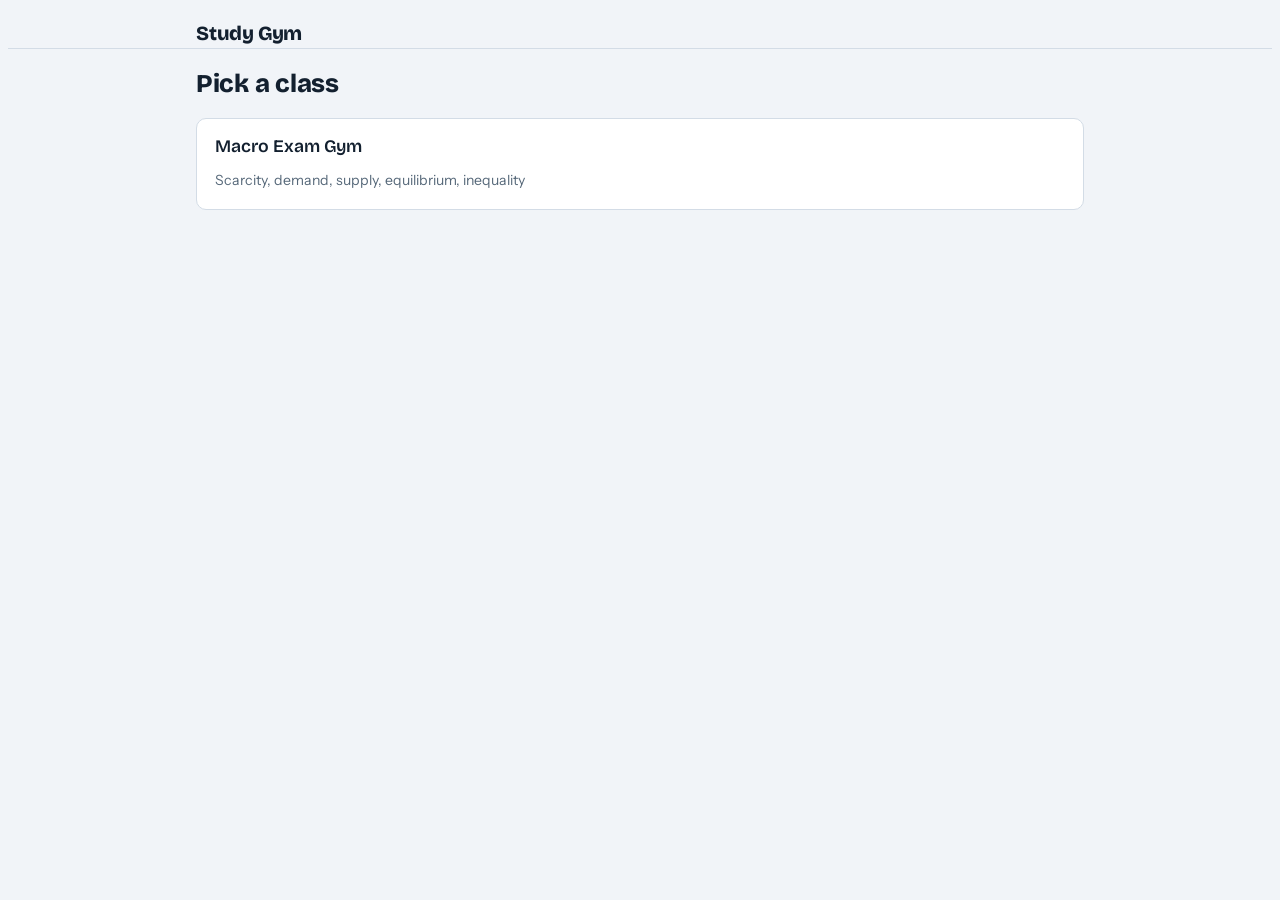
==== index.html @ 0800fbae "Add Study Gym app with Macro class and multi-class setup Split the single-file Macro Exam Gym into a" ====
<!doctype html>
<html lang="en">
<head>
<meta charset="utf-8">
<meta name="viewport" content="width=device-width, initial-scale=1">
<title>Study Gym</title>
<link rel="preconnect" href="https://fonts.googleapis.com">
<link rel="preconnect" href="https://fonts.gstatic.com" crossorigin>
<link rel="stylesheet" href="https://fonts.googleapis.com/css2?family=Bricolage+Grotesque:opsz,wght@12..96,600;12..96,800&family=Instrument+Sans:wght@400;500;600&family=JetBrains+Mono:wght@400;600&display=swap">
<link rel="stylesheet" href="app/style.css">
</head>
<body>
<header class="top">
  <div class="top-in">
    <div class="brand"><b>Study Gym</b></div>
  </div>
</header>
<main id="main">
  <div class="stack"><h2>Pick a class</h2></div>
  <div class="grid2" id="classes"></div>
</main>
<script src="classes/index.js"></script>
<script>
document.getElementById('classes').innerHTML = window.CLASSES.map(function (c) {
  return '<a class="panel stack class-card" href="app.html?c=' + encodeURIComponent(c.id) + '"><h3>' + c.title + '</h3>' +
    (c.subtitle ? '<p class="muted small">' + c.subtitle + '</p>' : '') + '</a>';
}).join('');
</script>
</body>
</html>
---- app/style.css ----
/* Layout concept: a workbench. Sticky tab strip over one focused panel at a time; the graphs use demand blue and supply orange everywhere so the colors teach. */
:root {
  --bg: #F1F4F8;
  --surface: #FFFFFF;
  --surface2: #E6ECF3;
  --ink: #13202F;
  --muted: #566879;
  --line: #D3DCE6;
  --btn: #13202F;
  --btn-ink: #FFFFFF;
  --demand: #2A6BB5;
  --supply: #C2561A;
  --good: #1B7547;
  --good-bg: #E1F3E9;
  --bad: #B3342B;
  --bad-bg: #FBE6E3;
  --focus: #2A6BB5;
  --on-sem: #FFFFFF;
  --font-display: "Bricolage Grotesque", "Trebuchet MS", system-ui, sans-serif;
  --font-body: "Instrument Sans", system-ui, -apple-system, "Segoe UI", sans-serif;
  --font-mono: "JetBrains Mono", ui-monospace, "SF Mono", Menlo, monospace;
}
@media (prefers-color-scheme: dark) {
  :root:not([data-theme="light"]) {
    --bg: #0C1520; --surface: #142131; --surface2: #1B2C41; --ink: #E7EEF6; --muted: #92A4B8; --line: #263A52;
    --btn: #E7EEF6; --btn-ink: #0C1520; --demand: #6FAAEF; --supply: #F28E50;
    --good: #5CC68F; --good-bg: #163A2B; --bad: #F58177; --bad-bg: #432220; --focus: #6FAAEF; --on-sem: #0C1520; color-scheme: dark;
  }
}
:root[data-theme="dark"] {
  --bg: #0C1520; --surface: #142131; --surface2: #1B2C41; --ink: #E7EEF6; --muted: #92A4B8; --line: #263A52;
  --btn: #E7EEF6; --btn-ink: #0C1520; --demand: #6FAAEF; --supply: #F28E50;
  --good: #5CC68F; --good-bg: #163A2B; --bad: #F58177; --bad-bg: #432220; --focus: #6FAAEF; --on-sem: #0C1520; color-scheme: dark;
}
* { box-sizing: border-box; }
body { background: var(--bg); color: var(--ink); font-family: var(--font-body); font-size: 16px; line-height: 1.5; }
h1, h2, h3 { font-family: var(--font-display); line-height: 1.15; margin: 0; text-wrap: balance; }
h2 { font-size: 1.6rem; font-weight: 800; letter-spacing: -0.01em; }
h3 { font-size: 1.1rem; font-weight: 600; }
p { margin: 0; }
button { font: inherit; color: inherit; cursor: pointer; }
:focus-visible { outline: 3px solid var(--focus); outline-offset: 2px; }
.mono { font-family: var(--font-mono); font-variant-numeric: tabular-nums; }
.label { font-family: var(--font-mono); font-size: 0.72rem; letter-spacing: 0.08em; text-transform: uppercase; color: var(--muted); }

header.top { position: sticky; top: env(safe-area-inset-top, 0px); z-index: 5; background: var(--bg); border-bottom: 1px solid var(--line); }
.top-in { max-width: 920px; margin: 0 auto; padding: 10px 16px 0; display: flex; flex-direction: column; gap: 8px; }
.brand { display: flex; align-items: baseline; justify-content: space-between; gap: 12px; flex-wrap: wrap; }
.brand b { font-family: var(--font-display); font-weight: 800; font-size: 1.25rem; letter-spacing: -0.01em; }
.tabs { display: flex; gap: 2px; overflow-x: auto; scrollbar-width: none; }
.tabs::-webkit-scrollbar { display: none; }
.tab { background: none; border: 0; border-bottom: 3px solid transparent; padding: 8px 12px; white-space: nowrap; font-weight: 500; color: var(--muted); }
.tab[aria-current="page"] { color: var(--ink); border-bottom-color: var(--ink); font-weight: 600; }
main { max-width: 920px; margin: 0 auto; padding-inline: 16px; padding-block: 20px 56px; display: flex; flex-direction: column; gap: 20px; }

.panel { background: var(--surface); border: 1px solid var(--line); border-radius: 10px; padding: 18px; min-width: 0; }
.stack { display: flex; flex-direction: column; gap: 12px; min-width: 0; }
.row { display: flex; gap: 10px; flex-wrap: wrap; align-items: center; }
.grid2 { display: grid; grid-template-columns: repeat(auto-fit, minmax(min(100%, 380px), 1fr)); gap: 16px; }
.btn { background: var(--btn); color: var(--btn-ink); border: 1px solid var(--btn); border-radius: 8px; padding: 10px 16px; font-weight: 600; }
.btn.ghost { background: transparent; color: var(--ink); border-color: var(--line); }
.btn.ghost:hover { border-color: var(--ink); }
.btn.good { background: var(--good); border-color: var(--good); color: var(--on-sem); }
.btn.bad { background: var(--bad); border-color: var(--bad); color: var(--on-sem); }
.chip { border: 1px solid var(--line); background: var(--surface); color: var(--ink); border-radius: 999px; padding: 6px 12px; font-size: 0.9rem; }
.chip[aria-pressed="true"] { background: var(--ink); color: var(--bg); border-color: var(--ink); }
.muted { color: var(--muted); }
.small { font-size: 0.88rem; }

.bar { height: 8px; background: var(--surface2); border-radius: 4px; overflow: hidden; }
.bar > i { display: block; height: 100%; background: var(--demand); }
.unit-row { display: grid; grid-template-columns: minmax(96px, 150px) 1fr auto; gap: 12px; align-items: center; padding-block: 8px; border-top: 1px solid var(--line); }
.unit-row:first-child { border-top: 0; }
.plan { display: grid; grid-template-columns: repeat(auto-fit, minmax(150px, 1fr)); gap: 10px; }
.plan > div { border: 1px solid var(--line); border-radius: 8px; padding: 10px 12px; }
.plan > div.now { border-color: var(--ink); background: var(--surface2); }

.fc { min-height: 220px; display: flex; flex-direction: column; justify-content: center; gap: 14px; cursor: pointer; text-align: left; width: 100%; background: var(--surface); border: 1px solid var(--line); border-radius: 10px; padding: 24px; }
.fc .q { font-family: var(--font-display); font-weight: 600; font-size: 1.5rem; line-height: 1.2; }
.fc .a { font-size: 1.1rem; border-top: 1px solid var(--line); padding-top: 14px; }
.tag { align-self: flex-start; border: 1px solid var(--line); border-radius: 4px; padding: 1px 7px; }

.opt { display: flex; gap: 10px; align-items: flex-start; text-align: left; width: 100%; background: var(--surface); border: 1px solid var(--line); border-radius: 8px; padding: 12px 14px; }
.opt:hover:not([disabled]) { border-color: var(--ink); }
.opt .k { font-family: var(--font-mono); color: var(--muted); min-width: 1.2em; }
.opt.sel { border-color: var(--ink); background: var(--surface2, var(--bg)); }
.pairs { display: grid; grid-template-columns: 1fr 1fr; gap: 12px; align-items: start; }
.pbtn { text-align: left; width: 100%; background: var(--surface); color: var(--ink); border: 1px solid var(--line); border-radius: 8px; padding: 10px 12px; font-size: 0.92rem; line-height: 1.35; }
.pbtn[aria-pressed="true"] { border-color: var(--ink); box-shadow: inset 0 0 0 1px var(--ink); }
.pbtn.done { background: var(--good-bg); border-color: var(--good); opacity: .75; }
.buckets { display: grid; gap: 8px; }
.blank { display: inline-block; min-width: 6ch; border-bottom: 2px solid var(--ink); padding: 0 4px; font-weight: 600; text-align: center; }
input[type="text"], textarea { font: inherit; background: var(--surface); color: var(--ink); border: 1px solid var(--line); border-radius: 8px; padding: 8px 10px; width: 100%; }
input[type="text"] { max-width: 280px; }
textarea { resize: vertical; }
.hookline { font-family: var(--font-display); font-size: 1.35rem; line-height: 1.3; font-weight: 600; }
.opt.right { background: var(--good-bg); border-color: var(--good); }
.opt.wrong { background: var(--bad-bg); border-color: var(--bad); }
.fb { padding: 12px 14px; border-radius: 8px; }
.fb.ok { background: var(--good-bg); }
.fb.no { background: var(--bad-bg); }

.seg { display: flex; width: 100%; border: 1px solid var(--line); border-radius: 8px; overflow: hidden; }
.seg button { flex: 1; min-width: 0; background: var(--surface); border: 0; border-right: 1px solid var(--line); padding: 10px 6px; font-size: 0.92rem; white-space: nowrap; }
.seg button:last-child { border-right: 0; }
.seg button[aria-pressed="true"] { background: var(--ink); color: var(--bg); }
.seg.d button[aria-pressed="true"] { background: var(--demand); color: var(--on-sem); }
.seg.s button[aria-pressed="true"] { background: var(--supply); color: var(--on-sem); }
.ctrl { display: flex; flex-direction: column; gap: 4px; }
.res { display: flex; gap: 10px; flex-wrap: wrap; }
.res .r { border: 1px solid var(--line); border-radius: 8px; padding: 8px 12px; min-width: 130px; }
.res .r b { font-family: var(--font-mono); font-size: 1.1rem; }

svg.g { width: 100%; height: auto; max-width: 100%; display: block; }
svg.g text { font-family: var(--font-mono); font-size: 11px; fill: var(--muted); }
svg.g .grid { stroke: var(--line); stroke-width: 1; }
svg.g .axis { stroke: var(--ink); stroke-width: 1.5; }
svg.g .guide { stroke: var(--muted); stroke-dasharray: 3 3; stroke-width: 1; }
svg.g .d { stroke: var(--demand); fill: none; stroke-width: 3; stroke-linecap: round; }
svg.g .s { stroke: var(--supply); fill: none; stroke-width: 3; stroke-linecap: round; }
svg.g .old { stroke-dasharray: 5 5; opacity: 0.55; stroke-width: 2; }
svg.g text.dl { fill: var(--demand); font-weight: 600; font-size: 12px; }
svg.g text.sl { fill: var(--supply); font-weight: 600; font-size: 12px; }
svg.g text.ink { fill: var(--ink); font-weight: 600; }
svg.g .pt { fill: var(--surface); stroke: var(--ink); stroke-width: 2; }
svg.g .pt.fill { fill: var(--ink); }
svg.g .area { fill: var(--demand); opacity: 0.1; }
svg.g .ppf { stroke: var(--ink); fill: none; stroke-width: 3; }
svg.g .ppf2 { stroke: var(--good); fill: none; stroke-width: 3; }
.tbl { width: 100%; border-collapse: collapse; font-size: 0.92rem; }
.tbl th, .tbl td { text-align: left; padding: 6px 8px; border-bottom: 1px solid var(--line); }
.tbl td.n, .tbl th.n { text-align: right; font-family: var(--font-mono); font-variant-numeric: tabular-nums; }
.tbl tr.hit td { background: var(--surface2); font-weight: 600; }
.scroll { overflow-x: auto; }
input[type="number"] { font: inherit; background: var(--surface); color: var(--ink); border: 1px solid var(--line); border-radius: 8px; padding: 8px 10px; width: 100%; max-width: 200px; }
input[type="range"] { width: 100%; accent-color: var(--ink); }
details { border-top: 1px solid var(--line); padding-block: 10px; }
details:first-of-type { border-top: 0; }
summary { cursor: pointer; font-weight: 600; font-family: var(--font-display); font-size: 1.15rem; }
ul.tight { margin: 8px 0 0; padding-left: 1.1em; display: flex; flex-direction: column; gap: 6px; }
.trap { margin-top: 10px; padding: 10px 12px; border-radius: 8px; background: var(--surface2); }

.lesson { scroll-margin-top: 120px; }
.lesson h3 { font-size: 1.4rem; font-weight: 800; letter-spacing: -0.01em; }
.lbody { display: flex; flex-direction: column; gap: 12px; max-width: 68ch; min-width: 0; }
.lbody ul.tight { margin: 0; }
.lbody .scroll { max-width: 100%; }
.box { padding: 10px 14px; border-radius: 8px; background: var(--surface2); }
.box .label { display: block; margin-bottom: 2px; }
details.chk { border: 1px solid var(--line); border-radius: 8px; padding: 10px 14px; }
details.chk summary { font-family: var(--font-body); font-size: 1rem; font-weight: 600; }
details.chk p { margin-top: 8px; }
figure.viz { margin: 0; max-width: 480px; }
figure.viz figcaption { margin-top: 4px; }
.toc { display: flex; gap: 8px; flex-wrap: wrap; }
@media (prefers-reduced-motion: no-preference) { .bar > i { transition: width 0.4s ease; } }
@media (max-width: 480px) { .pairs { gap: 8px; } .pbtn { font-size: 0.85rem; padding: 9px 10px; } .fc .q { font-size: 1.25rem; } .panel { padding: 14px; } .unit-row { grid-template-columns: 1fr; gap: 6px; } }

/* Multi-class additions */
.back { color: var(--muted); text-decoration: none; font-size: 1.1rem; margin-right: 8px; }
.back:hover { color: var(--ink); }
.class-card { color: inherit; text-decoration: none; }
.class-card:hover { border-color: var(--focus); }
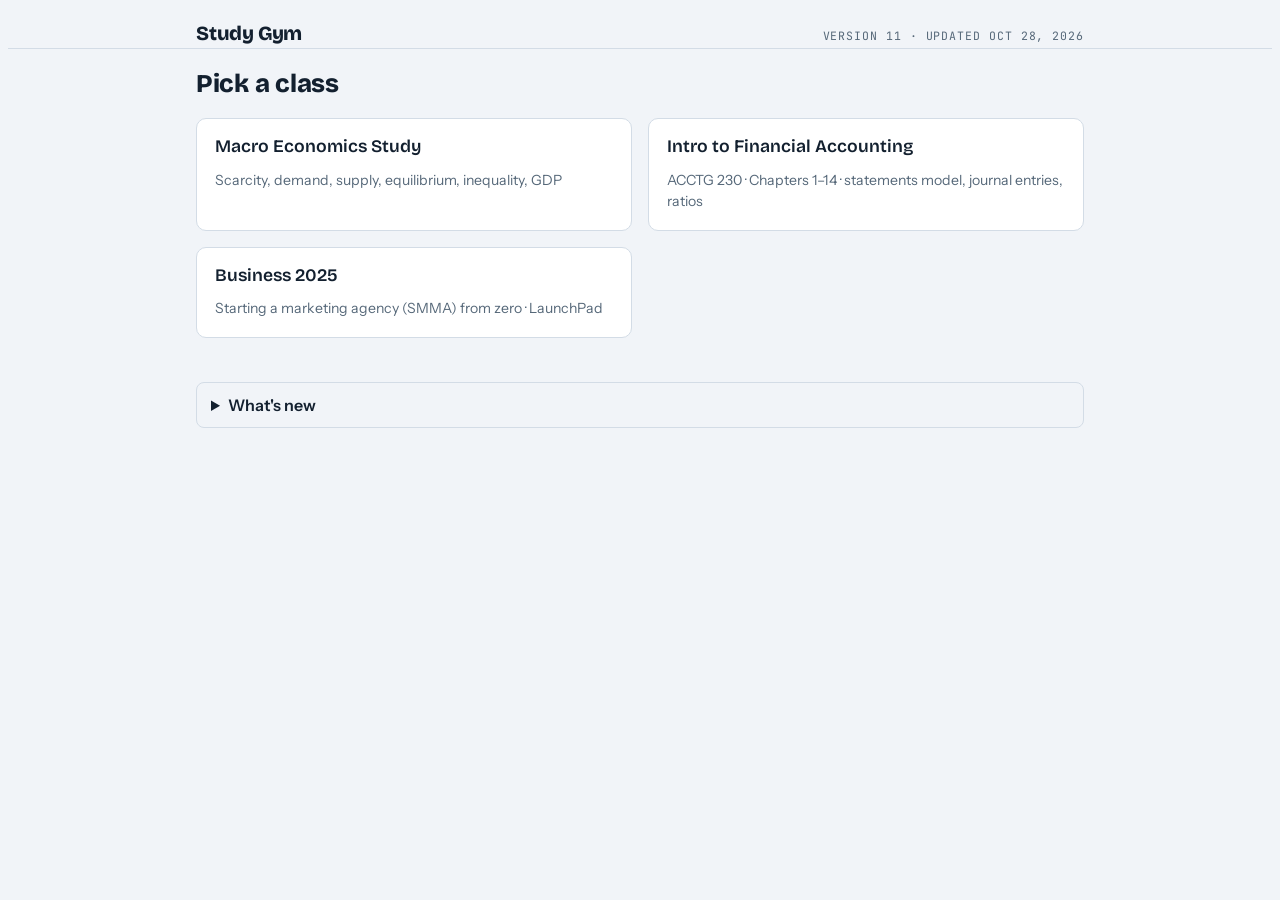
==== commit edc83662: "Show version number and changelog; no repeated Practice Lab questions within 12 hours Co-Authored-By" ====
--- a/index.html
+++ b/index.html
@@ -12,19 +12,23 @@
 <body>
 <header class="top">
   <div class="top-in">
-    <div class="brand"><b>Study Gym</b></div>
+    <div class="brand"><b>Study Gym</b><span class="label" id="ver"></span></div>
   </div>
 </header>
 <main id="main">
   <div class="stack"><h2>Pick a class</h2></div>
   <div class="grid2" id="classes"></div>
 </main>
+<script src="app/version.js"></script>
 <script src="classes/index.js"></script>
 <script>
 document.getElementById('classes').innerHTML = window.CLASSES.map(function (c) {
   return '<a class="panel stack class-card" href="app.html?c=' + encodeURIComponent(c.id) + '"><h3>' + c.title + '</h3>' +
     (c.subtitle ? '<p class="muted small">' + c.subtitle + '</p>' : '') + '</a>';
 }).join('');
+document.getElementById('ver').textContent = window.gymVersionText();
+document.getElementById('main').insertAdjacentHTML('beforeend', '<details class="chk" style="margin-top:24px"><summary>What\'s new</summary><ul class="tight">' +
+  window.GYM_CHANGES.map(function (c, i) { return '<li><span class="mono small">v' + (window.GYM_VERSION - i) + ' · ' + c[0] + '</span> ' + c[1] + '</li>'; }).join('') + '</ul></details>');
 </script>
 </body>
 </html>
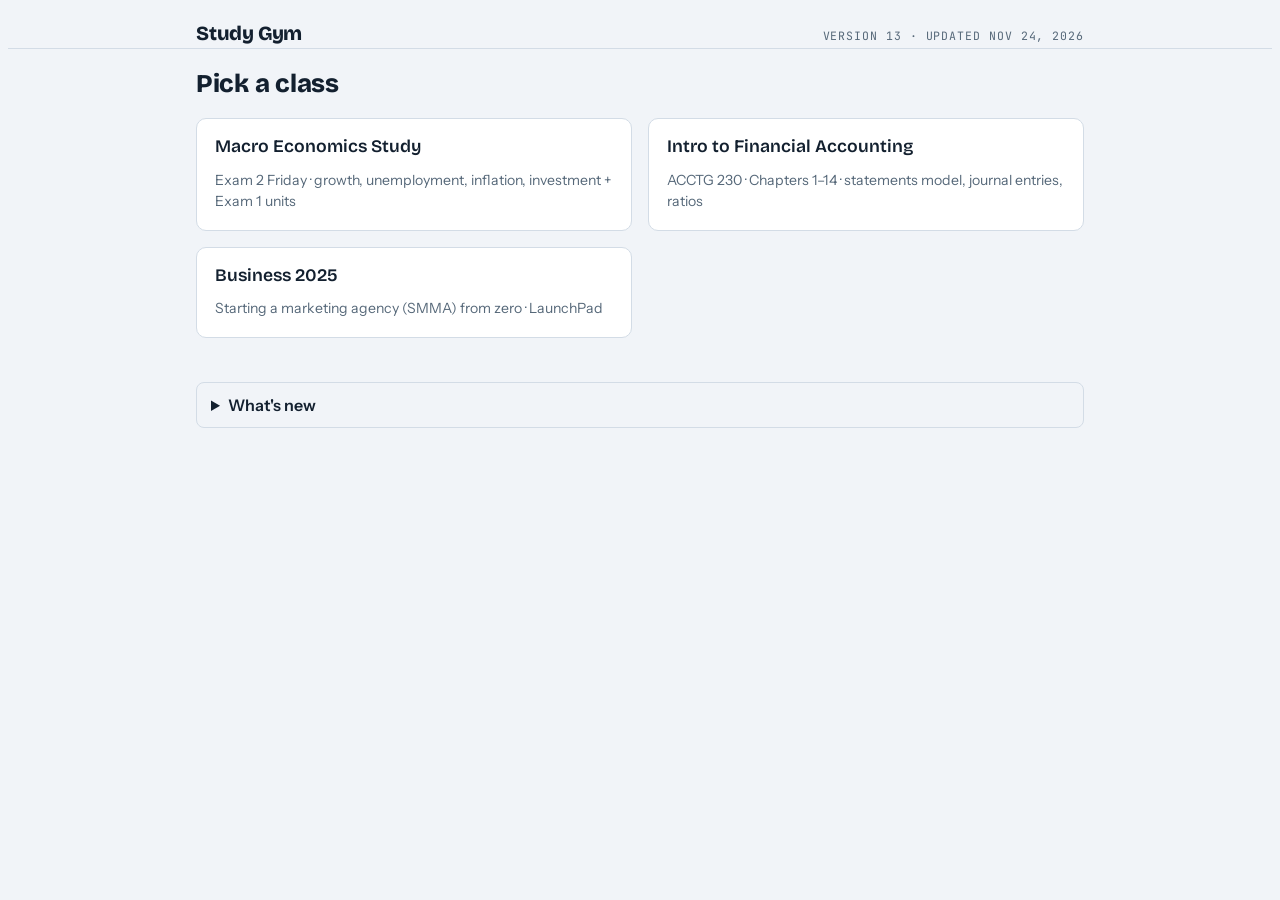
==== commit a00bf20d: "Work offline: service worker saves the whole gym, plus home-screen app manifest and icons Co-Authore" ====
--- a/index.html
+++ b/index.html
@@ -7,12 +7,20 @@
 <link rel="preconnect" href="https://fonts.googleapis.com">
 <link rel="preconnect" href="https://fonts.gstatic.com" crossorigin>
 <link rel="stylesheet" href="https://fonts.googleapis.com/css2?family=Bricolage+Grotesque:opsz,wght@12..96,600;12..96,800&family=Instrument+Sans:wght@400;500;600&family=JetBrains+Mono:wght@400;600&display=swap">
+<link rel="manifest" href="manifest.webmanifest">
+<meta name="theme-color" content="#13202F">
+<link rel="icon" href="icon.svg" type="image/svg+xml">
+<link rel="apple-touch-icon" href="apple-touch-icon.png">
+<meta name="apple-mobile-web-app-capable" content="yes">
+<meta name="mobile-web-app-capable" content="yes">
+<meta name="apple-mobile-web-app-title" content="Study Gym">
 <link rel="stylesheet" href="app/style.css">
+<script src="app/offline.js"></script>
 </head>
 <body>
 <header class="top">
   <div class="top-in">
-    <div class="brand"><b>Study Gym</b><span class="label" id="ver"></span></div>
+    <div class="brand"><b>Study Gym</b><span><span class="label" id="ver"></span> <span class="label" id="offline" style="opacity:.7"></span></span></div>
   </div>
 </header>
 <main id="main">
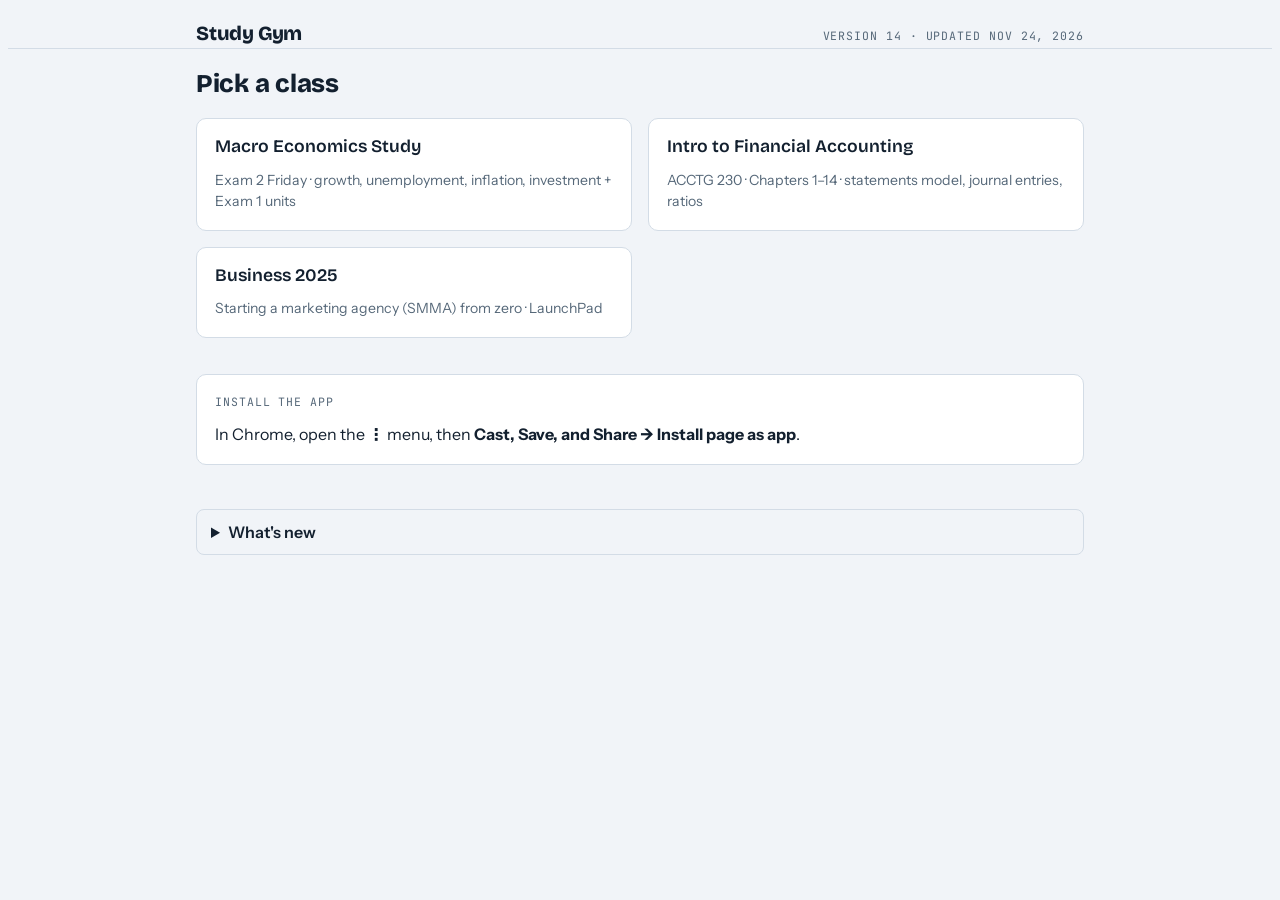
==== commit 6255ff4c: "Install-the-app box with per-browser steps; always check for newer files when online Co-Authored-By:" ====
--- a/index.html
+++ b/index.html
@@ -26,6 +26,7 @@
 <main id="main">
   <div class="stack"><h2>Pick a class</h2></div>
   <div class="grid2" id="classes"></div>
+  <div class="panel stack" id="install" hidden style="margin-top:16px"></div>
 </main>
 <script src="app/version.js"></script>
 <script src="classes/index.js"></script>
